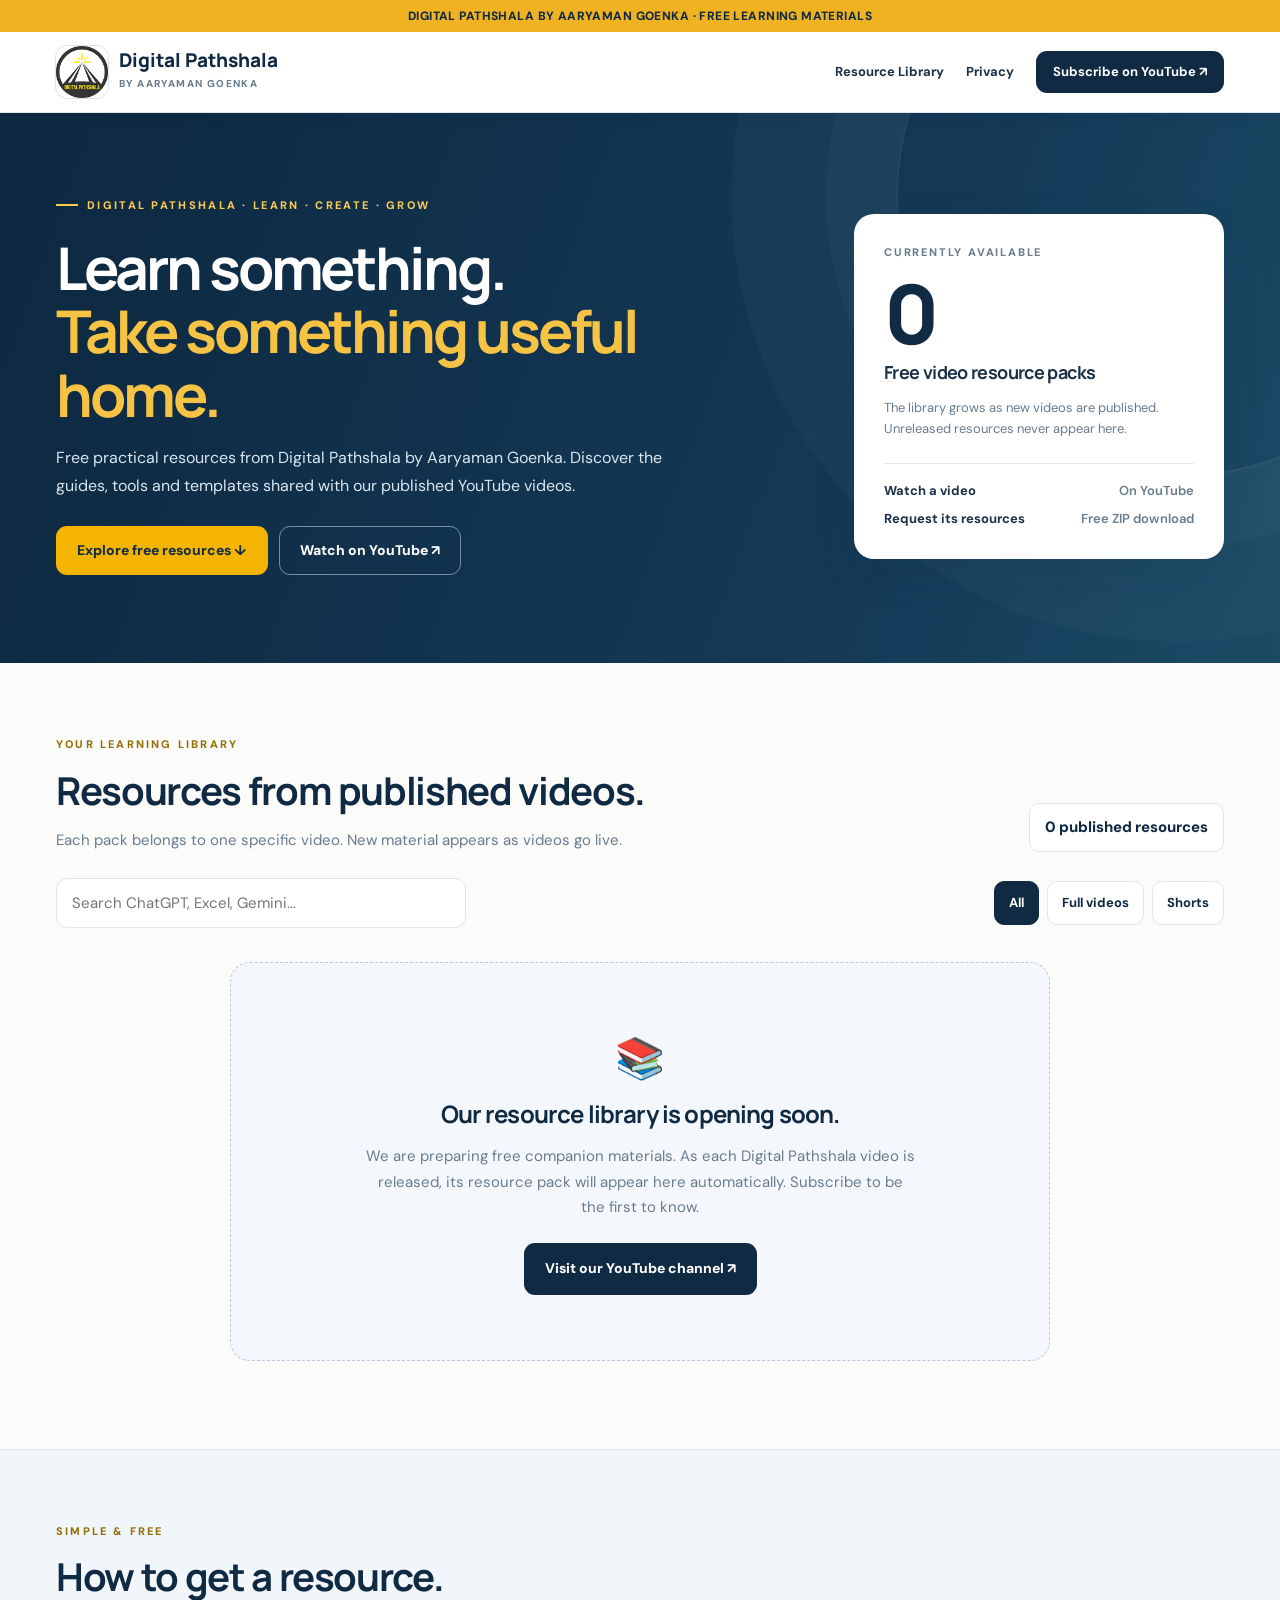
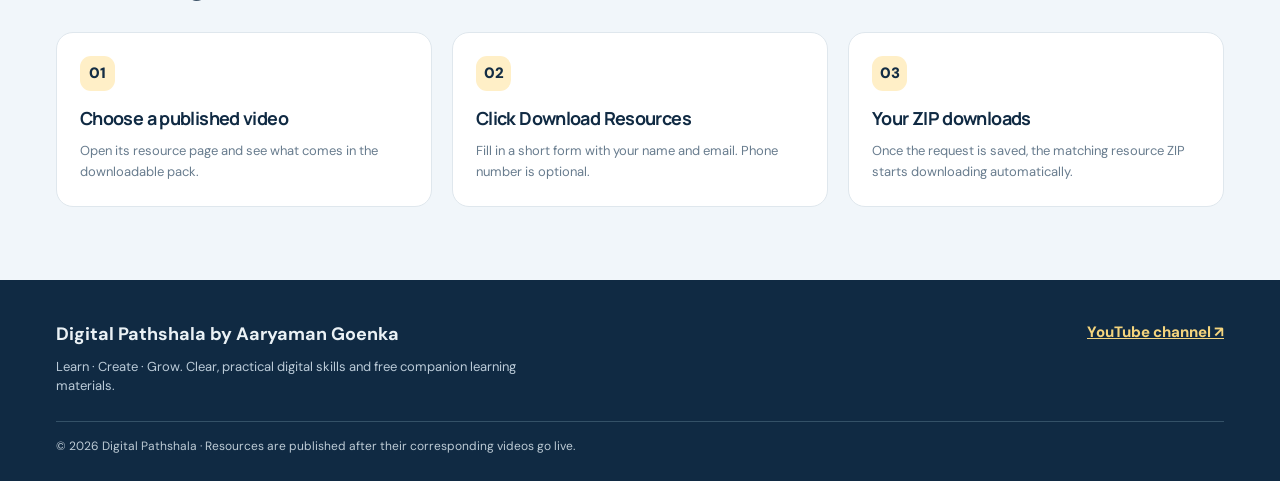
==== site/index.html @ b06f72c3 "feat: add approved Digital Pathshala frontend (no simulator, 0 published)" ====
<!doctype html><html lang="en"><head><meta charset="utf-8"><meta name="viewport" content="width=device-width, initial-scale=1"><meta name="theme-color" content="#102A43"><meta name="description" content="Official free learning resource library for Digital Pathshala by Aaryaman Goenka. Download companion templates, guides and ZIP files for published YouTube videos."><title>Digital Pathshala · Free Learning Resources</title><link rel="stylesheet" href="assets/site.css"></head><body><div class="topstripe">DIGITAL PATHSHALA BY AARYAMAN GOENKA · FREE LEARNING MATERIALS</div><header class="topbar"><div class="container nav"><a href="?" class="brand"><img alt="Digital Pathshala official logo" src="[data-uri]"><span><b>Digital Pathshala</b><small>by Aaryaman Goenka</small></span></a><nav id="navlinks" class="navlinks"><a href="?">Resource Library</a><a href="?privacy=1">Privacy</a><a href="https://www.youtube.com/@DigitalPathshalabyAaryaman" target="_blank" rel="noopener" class="pill-link">Subscribe on YouTube ↗</a></nav><button type="button" id="navToggle" class="nav-toggle" aria-expanded="false" aria-controls="navlinks">☰ Menu</button></div></header><main id="app"><div class="section container">Loading published resources...</div></main><footer class="footer"><div class="container"><div class="footer-grid"><div><strong>Digital Pathshala by Aaryaman Goenka</strong><p>Learn · Create · Grow. Clear, practical digital skills and free companion learning materials.</p></div><div><a href="https://www.youtube.com/@DigitalPathshalabyAaryaman" target="_blank" rel="noopener">YouTube channel ↗</a></div></div><div class="footer-bottom">© <span id="year"></span> Digital Pathshala · Resources are published after their corresponding videos go live.</div></div></footer>
<div class="modal-shell" id="downloadModal" hidden><div class="modal-backdrop" id="modalBackdrop"></div><div class="modal" role="dialog" aria-modal="true" aria-labelledby="downloadTitle"><button type="button" class="close" id="closeDownload" aria-label="Close dialog">×</button><div class="modal-kicker">FREE VIDEO RESOURCE</div><h2 id="downloadTitle">One quick step before your download.</h2><p>Enter your details to get this video's companion ZIP. Name and email are required. Phone is optional.</p><form id="downloadForm"><label for="fullName">Full name *</label><input id="fullName" name="full_name" autocomplete="name" maxlength="100" required placeholder="Your full name"><label for="emailAddress">Email address *</label><input id="emailAddress" name="email" type="email" autocomplete="email" maxlength="150" required placeholder="you@example.com"><label for="phoneNumber">Phone number <span class="optional">(optional)</span></label><input id="phoneNumber" name="phone" type="tel" autocomplete="tel" maxlength="25" placeholder="Your phone number"><label class="privacy-check"><input name="privacy_consent" type="checkbox" required><span>I agree to the <a href="?privacy=1" target="_blank">privacy notice</a> for this resource request. *</span></label><label class="privacy-check"><input name="marketing_opt_in" type="checkbox"><span>Optional: Send me new Digital Pathshala learning updates.</span></label><button class="btn btn-primary" id="submitDownload" type="submit">Submit & Download ZIP ↓</button><div id="modalStatus" class="status-msg" role="status" aria-live="polite"></div><a id="fallbackDownload" class="fallback-dl">Download not starting? Click here</a></form></div></div><script src="assets/site.js" defer></script></body></html>
---- site/assets/site.css ----
@import url('https://fonts.googleapis.com/css2?family=DM+Sans:wght@400;500;600;700;800&family=Manrope:wght@400;500;600;700;800&display=swap');
:root{--navy:#102A43;--navy2:#173953;--ink:#1b3148;--cream:#fff9ee;--yellow:#f4b400;--blue:#2f80ed;--mute:#687c8e;--line:#dfe7ed;--white:#fff;--green:#197958;--sky:#eff6ff;--shadow:0 14px 40px rgba(16,42,67,.08)}
*{box-sizing:border-box}html{scroll-behavior:smooth}body{margin:0;color:var(--ink);background:#fbfbfa;font:15px/1.5 'DM Sans',system-ui,sans-serif}button,input,textarea,select{font:inherit}button{cursor:pointer}a{text-decoration:none;color:inherit}h1,h2,h3,p{margin:0}h1,h2,h3{font-family:Manrope,'DM Sans',sans-serif;letter-spacing:-.035em}img{max-width:100%}button:focus-visible,a:focus-visible,input:focus-visible,textarea:focus-visible,select:focus-visible{outline:3px solid #2f80ed;outline-offset:2px}
.container{max-width:1220px;margin:0 auto;padding:0 26px}.topstripe{background:#f0b220;color:#102a43;text-align:center;font-weight:800;font-size:12px;padding:7px 16px;letter-spacing:.035em}.preview-controls{background:#132a41;color:#fff;padding:11px 0}.preview-row{display:flex;gap:12px;align-items:center;justify-content:space-between;flex-wrap:wrap}.preview-row strong{font-size:13px}.preview-row small{color:#c3d3df}.preview-row select{border:1px solid #556e81;border-radius:9px;background:#fff;color:#102a43;padding:8px 12px;font-weight:750}.topbar{background:#fff;border-bottom:1px solid var(--line);position:sticky;top:0;z-index:30;box-shadow:0 4px 15px rgba(20,44,66,.03)}.nav{min-height:80px;display:flex;align-items:center;justify-content:space-between;gap:16px}.brand{display:flex;align-items:center;gap:11px;min-width:0}.brand img{width:52px;height:52px;object-fit:cover;border-radius:12px;box-shadow:0 0 0 1px #dce4ea}.brand b{font:800 19px/1.13 Manrope,sans-serif;display:block;color:var(--navy)}.brand small{font-size:10px;text-transform:uppercase;letter-spacing:1.4px;font-weight:800;color:var(--mute)}.navlinks{display:flex;align-items:center;gap:22px;font-weight:700;font-size:13px}.navlinks a:hover{color:var(--blue)}.pill-link{background:var(--navy);color:#fff!important;padding:11px 17px;border-radius:11px}.nav-toggle{display:none;background:transparent;border:0;color:var(--navy);font-weight:800}
.hero{overflow:hidden;background:linear-gradient(110deg,#0e2941 5%,#143a58 70%,#1b4a65 100%);color:#fff;position:relative}.hero:after{content:'';position:absolute;width:560px;height:560px;border:2px solid rgba(255,255,255,.08);border-radius:50%;right:-180px;top:-200px;box-shadow:0 0 0 70px rgba(255,255,255,.025),0 0 0 165px rgba(255,255,255,.022);pointer-events:none}.hero-grid{display:grid;grid-template-columns:1.55fr 1fr;align-items:center;gap:70px;padding-top:84px;padding-bottom:88px;position:relative;z-index:1}.eyebrow{text-transform:uppercase;letter-spacing:2.3px;font-size:11px;font-weight:800;color:#facb54;display:flex;align-items:center;gap:9px}.eyebrow:before{content:'';display:block;width:22px;height:2px;background:#facb54}.hero h1{font-size:clamp(37px,4.6vw,64px);line-height:1.08;margin:22px 0 18px;letter-spacing:-.052em}.hero h1 em{font-style:normal;color:#f6c344}.hero p{color:#d9e6ef;font-size:16px;max-width:630px;line-height:1.72}.hero-actions{display:flex;flex-wrap:wrap;gap:11px;margin-top:27px}.btn{display:inline-flex;align-items:center;justify-content:center;gap:9px;padding:13px 20px;border-radius:11px;border:1px solid transparent;font-weight:800;font-size:14px;transition:transform .15s ease,filter .15s ease}.btn:hover:not(:disabled){transform:translateY(-2px);filter:brightness(.98)}.btn-primary{background:var(--yellow);color:#122d45}.btn-outline{background:transparent;border-color:#7290a7;color:#fff}.btn-dark{background:var(--navy);color:#fff}.btn:disabled{opacity:.55;cursor:not-allowed}.hero-side{background:#fff;color:var(--ink);border-radius:20px;padding:30px;box-shadow:var(--shadow);max-width:370px;width:100%;justify-self:end}.hero-side .sup{font-size:11px;text-transform:uppercase;color:var(--mute);letter-spacing:1.8px;font-weight:800}.bigstat{font:800 82px/1.05 Manrope,sans-serif;color:var(--navy);margin:10px 0 3px;letter-spacing:-.06em}.hero-side h3{font-size:18px}.hero-side p{color:var(--mute);font-size:13px;line-height:1.6;margin-top:12px}.stat-break{height:1px;background:var(--line);margin:23px 0 17px}.mini-row{display:flex;justify-content:space-between;gap:14px;font-size:13px;font-weight:700}.mini-row span{color:var(--mute);font-weight:600}.mini-row + .mini-row{margin-top:9px}
.section{padding:73px 0}.section-head{display:flex;justify-content:space-between;gap:20px;align-items:end}.kicker{color:#927005;font-size:11px;font-weight:800;letter-spacing:2.2px;text-transform:uppercase;margin-bottom:9px}.section-head h2{font-size:clamp(27px,3vw,40px);color:var(--navy)}.section-head p{color:var(--mute);margin-top:10px}.live-count{font-weight:800;color:var(--navy);white-space:nowrap;background:#fff;border:1px solid var(--line);padding:12px 15px;border-radius:10px}.toolbar{display:flex;justify-content:space-between;gap:12px;flex-wrap:wrap;margin:26px 0 19px}.search{width:min(100%,410px);padding:13px 15px;border:1px solid var(--line);background:#fff;border-radius:11px;outline:none}.search:focus{border-color:var(--blue)}.filters{display:flex;align-items:center;gap:8px;flex-wrap:wrap}.chip{border:1px solid var(--line);background:#fff;color:var(--navy);font-size:13px;font-weight:700;padding:11px 14px;border-radius:10px}.chip.active{background:var(--navy);color:#fff;border-color:var(--navy)}.grid{display:grid;grid-template-columns:repeat(3,minmax(0,1fr));gap:21px}.video-card{display:flex;flex-direction:column;border:1px solid var(--line);background:#fff;border-radius:17px;overflow:hidden;box-shadow:0 6px 22px rgba(8,36,54,.035);transition:transform .18s,box-shadow .18s}.video-card:hover{transform:translateY(-4px);box-shadow:var(--shadow)}.thumb{min-height:185px;position:relative;display:flex;align-items:center;justify-content:center;text-align:center;overflow:hidden;padding:22px;background:radial-gradient(circle at 8% 20%,#3b81b7 0,#245177 23%,#102a43 80%)}.thumb:before{content:'';position:absolute;width:210px;height:210px;border-radius:50%;border:36px solid #ffffff0a;right:-80px;top:-100px}.thumb .text{position:relative;z-index:1;color:#fff;font:800 27px/1.17 Manrope,sans-serif;letter-spacing:-.06em}.thumb .label{position:absolute;top:15px;left:16px;color:#172b42;background:#f4b400;padding:6px 10px;border-radius:7px;font-size:10px;font-weight:900;letter-spacing:.6px}.thumb .play{position:absolute;bottom:11px;right:14px;color:#fff;background:#ffffff33;border-radius:50%;width:33px;height:33px;display:grid;place-items:center;font-size:15px}.card-body{padding:19px 20px;display:flex;flex-direction:column;gap:8px;flex:1}.card-type{font-size:10px;font-weight:800;text-transform:uppercase;letter-spacing:1.1px;color:#2a77bb}.card-body h3{font-size:18px;line-height:1.4;color:var(--navy)}.card-body p{color:var(--mute);font-size:13px;line-height:1.6;flex:1}.card-bottom{border-top:1px solid var(--line);padding-top:13px;margin-top:10px;display:flex;align-items:center;justify-content:space-between;color:#667b8c;font-size:12px;font-weight:750}.card-bottom span:last-child{color:#1964a1;font-weight:900}.empty{border:1px dashed #b7c9d8;border-radius:20px;background:#f4f8fc;text-align:center;padding:65px 26px;max-width:820px;margin:15px auto}.empty-icon{font-size:40px;margin-bottom:8px}.empty h3{font-size:24px;color:var(--navy)}.empty p{color:var(--mute);font-size:15px;max-width:550px;margin:12px auto 0;line-height:1.7}
.steps{background:#f1f6fa;border-top:1px solid #dce7ec}.steps-grid{display:grid;grid-template-columns:repeat(3,1fr);gap:20px;margin-top:26px}.step{background:#fff;border:1px solid var(--line);border-radius:17px;padding:23px}.step .step-num{display:inline-flex;align-items:center;justify-content:center;width:35px;height:35px;border-radius:11px;color:#142d44;background:#ffefc7;font-weight:900;margin-bottom:14px}.step h3{font-size:18px;margin-bottom:8px;color:var(--navy)}.step p{font-size:13px;color:var(--mute);line-height:1.65}
.detail{padding:40px 0 76px}.back{display:inline-block;font-weight:800;color:#2870a8;font-size:13px;margin-bottom:28px}.detail-grid{display:grid;grid-template-columns:minmax(0,1.55fr) minmax(295px,.85fr);align-items:start;gap:25px}.panel{background:white;border:1px solid var(--line);border-radius:19px;box-shadow:0 6px 22px #102a4309}.detail-main{padding:35px}.detail-tag{display:inline-flex;gap:9px;color:#29699d;font-weight:800;font-size:11px;letter-spacing:1.3px;text-transform:uppercase}.detail-title{font-size:clamp(27px,3.4vw,43px);line-height:1.15;margin:13px 0 14px}.detail-copy{color:var(--mute);line-height:1.73;font-size:15px}.tags{display:flex;gap:8px;flex-wrap:wrap;margin-top:21px}.tag{background:#eff5fa;color:#3d6687;border:1px solid #e0ebf3;border-radius:7px;padding:7px 11px;font-size:12px;font-weight:750}.video-embed{margin:26px 0;border-radius:13px;overflow:hidden;aspect-ratio:16/9;background:linear-gradient(145deg,#193f59,#102A43);color:#fff;display:grid;place-items:center;text-align:center}.video-embed iframe{width:100%;height:100%;border:0}.video-fallback{padding:20px}.video-fallback strong{display:block;font-size:21px;margin-bottom:6px}.video-fallback p{font-size:13px;opacity:.8;margin-bottom:15px}.video-fallback a{display:inline-flex;color:#ffd771;text-decoration:underline;font-weight:750}.separator{border:0;border-top:1px solid var(--line);margin:29px 0}.inside-head{display:flex;justify-content:space-between;align-items:center;gap:15px;margin-bottom:18px}.inside-head h2{font-size:23px}.inside-head span{font-size:11px;color:var(--mute);font-weight:800;white-space:nowrap}.file-row{padding:14px 0;border-bottom:1px solid #edf0f3;display:flex;align-items:center;gap:12px}.file-row:last-child{border-bottom:0}.file-icon{width:45px;height:45px;border-radius:10px;background:#edf4fa;color:#296a9c;display:grid;place-items:center;font-weight:900;font-size:12px;flex-shrink:0}.file-row strong{display:block;color:#1f3448;overflow-wrap:anywhere;font-size:14px}.file-row small{display:block;color:var(--mute);margin-top:2px}.aside{padding:27px;position:sticky;top:104px}.aside .free{font-size:11px;letter-spacing:1.7px;text-transform:uppercase;color:#157852;font-weight:900}.aside h2{font-size:26px;margin:11px 0}.aside p{font-size:14px;color:var(--mute);line-height:1.7}.aside .btn{margin-top:18px;width:100%;font-size:15px}.aside small{display:block;color:var(--mute);text-align:center;margin-top:11px;line-height:1.5}.feedback{margin-top:19px;padding:25px}.feedback h3{font-size:21px;margin-bottom:9px}.feedback p{font-size:13px;color:var(--mute);line-height:1.6}.feedback label,.modal label{display:block;font-weight:700;font-size:13px;color:#28425a;margin:17px 0 6px}.feedback textarea,.feedback input,.feedback select,.modal input{width:100%;padding:12px 13px;border:1px solid #cfdce6;border-radius:10px;background:#fff;color:var(--navy);min-height:43px}.feedback textarea{min-height:110px;resize:vertical}.feedback button{margin-top:18px}.privacy-check{display:flex;align-items:flex-start;gap:10px;margin-top:15px}.privacy-check input{width:16px;height:16px;min-height:0;margin-top:3px;flex-shrink:0;accent-color:#17699d}.privacy-check span{font-size:12px;color:#4c6275;line-height:1.55}.privacy-check a{text-decoration:underline;color:#2469a4}.feedback-note,.form-note{font-size:13px;color:#426784;margin-top:11px;line-height:1.65}.form-error{color:#ad2935!important;background:#fff4f3;padding:10px 12px;border-radius:9px}.form-success{color:#197958!important;background:#e9faf2;padding:10px 12px;border-radius:9px}.privacy-section{background:#f7f9fa;border-top:1px solid var(--line);padding:46px 0}.privacy-section h2{font-size:23px;margin-bottom:12px}.privacy-section p{color:var(--mute);max-width:900px;line-height:1.8}
.footer{background:#102a43;color:#eaf1f5;padding:41px 0 26px}.footer-grid{display:flex;justify-content:space-between;flex-wrap:wrap;gap:30px}.footer strong{font-size:18px}.footer p{color:#bbcbd8;font-size:13px;margin-top:9px;max-width:500px}.footer a{color:#f4d47d;text-decoration:underline;font-weight:800}.footer-bottom{margin-top:25px;border-top:1px solid #345167;padding-top:15px;font-size:12px;color:#bdcbd5}
.modal-shell[hidden]{display:none}.modal-shell{position:fixed;inset:0;z-index:80;display:grid;place-items:center;padding:15px}.modal-backdrop{position:absolute;inset:0;background:rgba(9,27,43,.75)}.modal{position:relative;width:min(100%,500px);max-height:min(94vh,870px);overflow:auto;border-radius:22px;background:#fff;padding:27px 31px 29px;box-shadow:0 25px 70px #071e3680}.modal .close{position:absolute;right:16px;top:14px;border:0;background:#f0f4f6;color:#102a43;width:35px;height:35px;border-radius:50%;font-size:23px;line-height:1}.modal-kicker{text-transform:uppercase;letter-spacing:1.3px;color:#236d9c;font-weight:900;font-size:11px}.modal h2{font-size:26px;line-height:1.2;margin:10px 0 8px;padding-right:25px}.modal p{color:var(--mute);font-size:13px;line-height:1.65}.modal .btn{width:100%;margin-top:20px}.modal .optional{color:var(--mute);font-weight:500}.modal input:focus{outline:2px solid #2f80ed}.status-msg{min-height:22px;margin-top:13px;font-size:13px;line-height:1.55}.fallback-dl{display:none;margin-top:13px;text-align:center;font-size:13px;font-weight:800;color:#206fa2;text-decoration:underline}.fallback-dl.show{display:block}.spinner{display:inline-block;border:2px solid #f0f3f5;border-top-color:#fff;width:14px;height:14px;border-radius:50%;animation:spin .8s linear infinite}@keyframes spin{to{transform:rotate(360deg)}}
@media(max-width:930px){.hero-grid{gap:24px}.hero-side{padding:22px}.grid{grid-template-columns:repeat(2,1fr)}.detail-grid{grid-template-columns:1fr}.aside{position:static}.navlinks{gap:12px}.navlinks a:not(.pill-link){display:none}}
@media(max-width:680px){.container{padding:0 17px}.nav{min-height:72px}.brand img{width:45px;height:45px}.brand b{font-size:16px}.brand small{font-size:9px}.navlinks{display:none;position:absolute;left:0;right:0;top:72px;background:#fff;flex-direction:column;padding:20px;border-bottom:1px solid var(--line)}.navlinks.open{display:flex}.navlinks a:not(.pill-link){display:block}.nav-toggle{display:block}.hero-grid{grid-template-columns:1fr;padding-top:50px;padding-bottom:50px}.hero h1{font-size:39px}.hero p{font-size:14px}.hero-side{justify-self:stretch;max-width:none}.bigstat{font-size:66px}.section{padding:50px 0}.section-head{align-items:start;flex-direction:column}.toolbar{margin-top:22px}.grid,.steps-grid{grid-template-columns:1fr}.thumb{min-height:180px}.detail-main{padding:24px 19px}.detail-title{font-size:30px}.aside,.feedback{padding:24px}.modal{padding:27px 20px 24px}.preview-row{align-items:start;flex-direction:column}.navlinks.open{align-items:stretch}}
@media(prefers-reduced-motion:reduce){*{scroll-behavior:auto!important;animation:none!important;transition:none!important}}
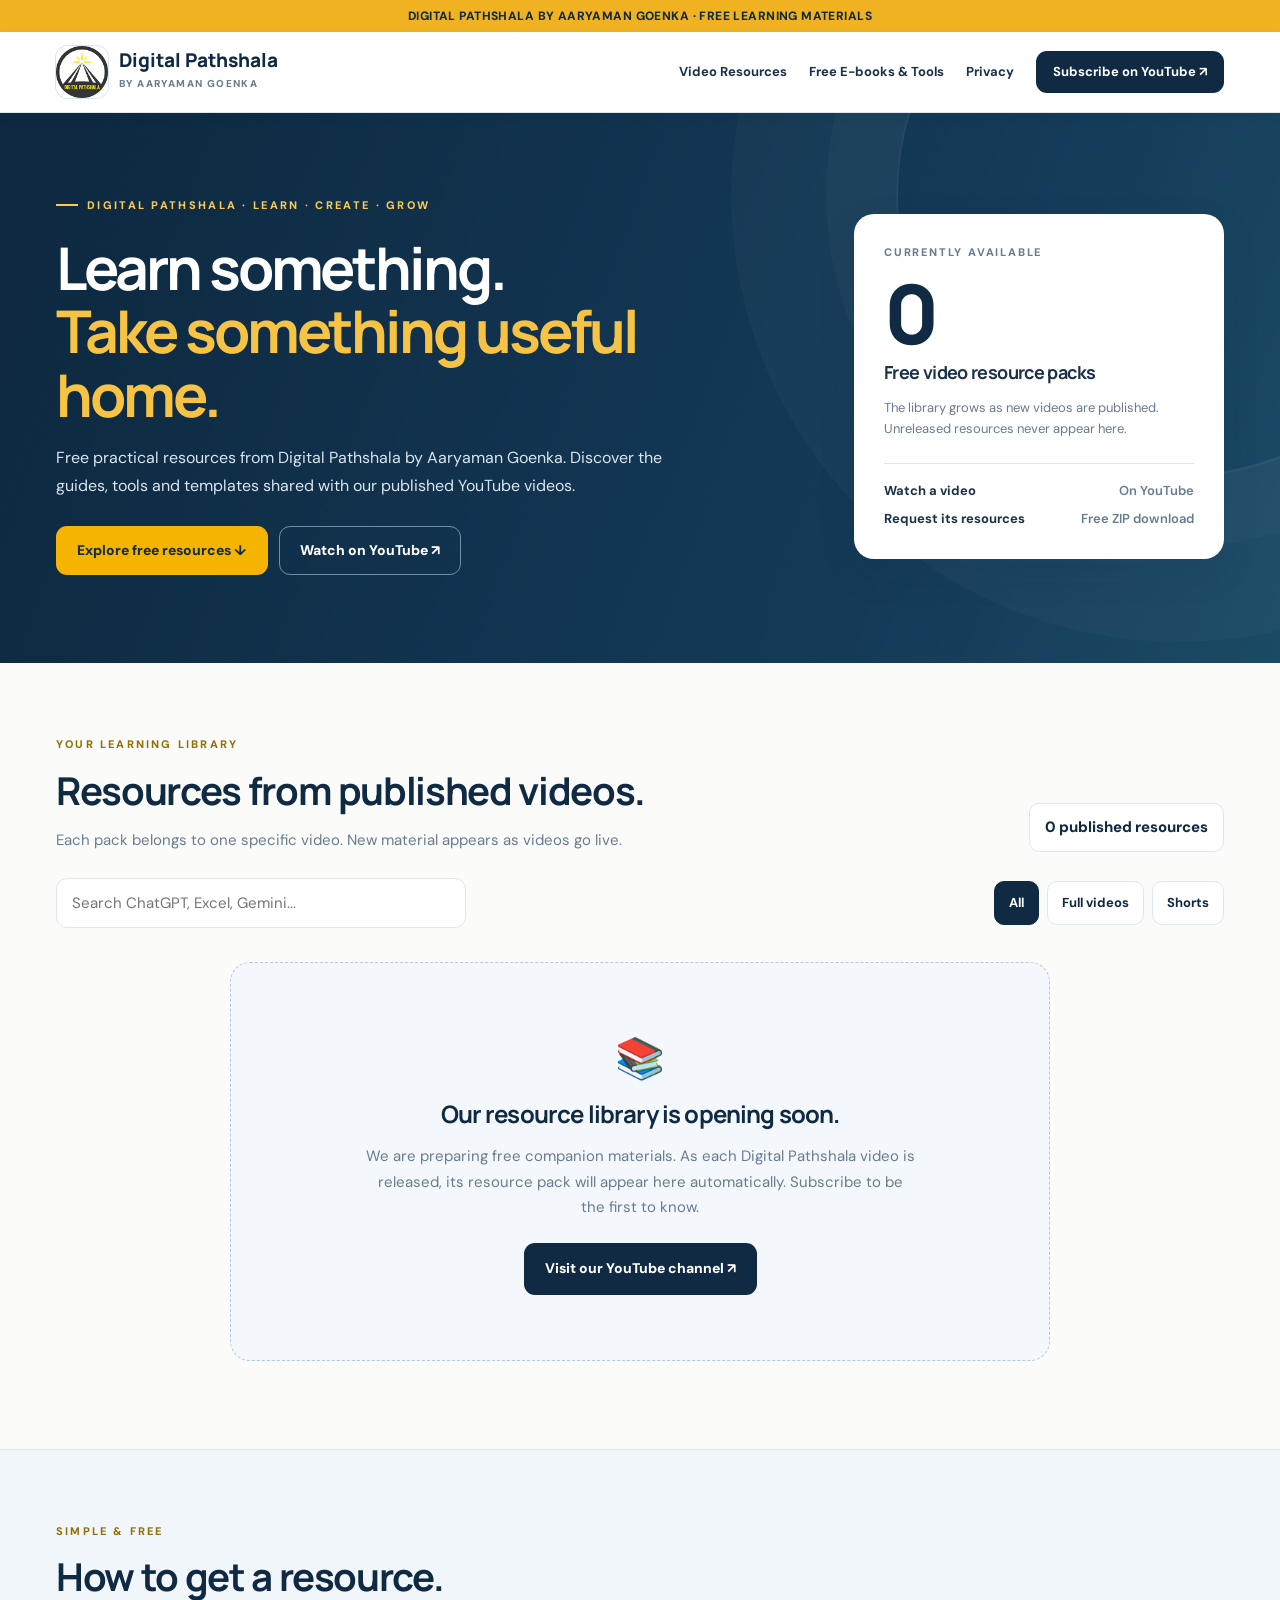
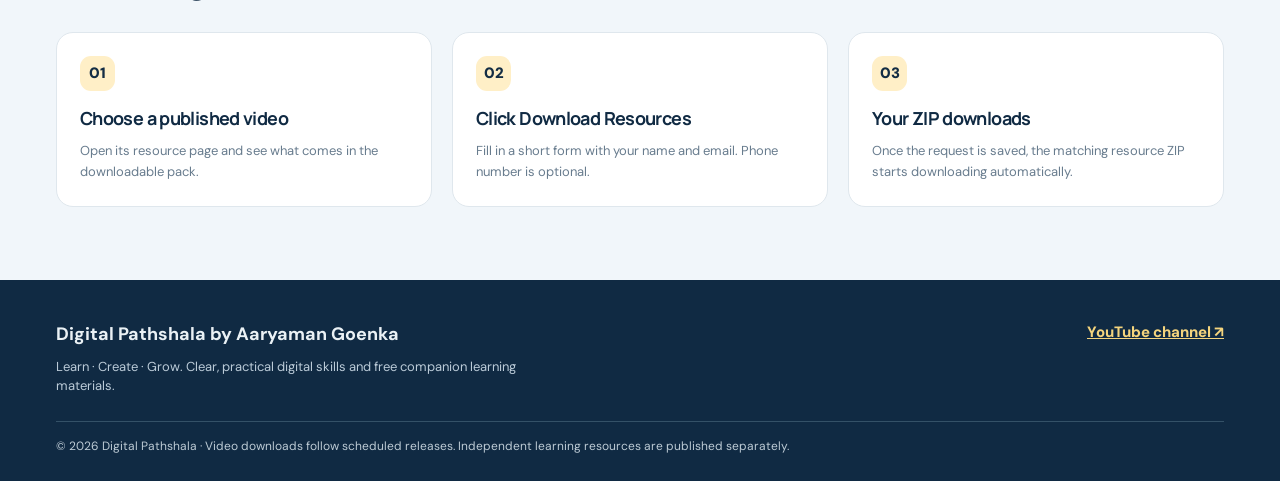
==== commit 2a3511d6: "feat: add independent resource navigation and generic download form labels" ====
--- a/site/index.html
+++ b/site/index.html
@@ -1,2 +1,2 @@
-<!doctype html><html lang="en"><head><meta charset="utf-8"><meta name="viewport" content="width=device-width, initial-scale=1"><meta name="theme-color" content="#102A43"><meta name="description" content="Official free learning resource library for Digital Pathshala by Aaryaman Goenka. Download companion templates, guides and ZIP files for published YouTube videos."><title>Digital Pathshala · Free Learning Resources</title><link rel="stylesheet" href="assets/site.css"></head><body><div class="topstripe">DIGITAL PATHSHALA BY AARYAMAN GOENKA · FREE LEARNING MATERIALS</div><header class="topbar"><div class="container nav"><a href="?" class="brand"><img alt="Digital Pathshala official logo" src="[data-uri]"><span><b>Digital Pathshala</b><small>by Aaryaman Goenka</small></span></a><nav id="navlinks" class="navlinks"><a href="?">Resource Library</a><a href="?privacy=1">Privacy</a><a href="https://www.youtube.com/@DigitalPathshalabyAaryaman" target="_blank" rel="noopener" class="pill-link">Subscribe on YouTube ↗</a></nav><button type="button" id="navToggle" class="nav-toggle" aria-expanded="false" aria-controls="navlinks">☰ Menu</button></div></header><main id="app"><div class="section container">Loading published resources...</div></main><footer class="footer"><div class="container"><div class="footer-grid"><div><strong>Digital Pathshala by Aaryaman Goenka</strong><p>Learn · Create · Grow. Clear, practical digital skills and free companion learning materials.</p></div><div><a href="https://www.youtube.com/@DigitalPathshalabyAaryaman" target="_blank" rel="noopener">YouTube channel ↗</a></div></div><div class="footer-bottom">© <span id="year"></span> Digital Pathshala · Resources are published after their corresponding videos go live.</div></div></footer>
-<div class="modal-shell" id="downloadModal" hidden><div class="modal-backdrop" id="modalBackdrop"></div><div class="modal" role="dialog" aria-modal="true" aria-labelledby="downloadTitle"><button type="button" class="close" id="closeDownload" aria-label="Close dialog">×</button><div class="modal-kicker">FREE VIDEO RESOURCE</div><h2 id="downloadTitle">One quick step before your download.</h2><p>Enter your details to get this video's companion ZIP. Name and email are required. Phone is optional.</p><form id="downloadForm"><label for="fullName">Full name *</label><input id="fullName" name="full_name" autocomplete="name" maxlength="100" required placeholder="Your full name"><label for="emailAddress">Email address *</label><input id="emailAddress" name="email" type="email" autocomplete="email" maxlength="150" required placeholder="you@example.com"><label for="phoneNumber">Phone number <span class="optional">(optional)</span></label><input id="phoneNumber" name="phone" type="tel" autocomplete="tel" maxlength="25" placeholder="Your phone number"><label class="privacy-check"><input name="privacy_consent" type="checkbox" required><span>I agree to the <a href="?privacy=1" target="_blank">privacy notice</a> for this resource request. *</span></label><label class="privacy-check"><input name="marketing_opt_in" type="checkbox"><span>Optional: Send me new Digital Pathshala learning updates.</span></label><button class="btn btn-primary" id="submitDownload" type="submit">Submit & Download ZIP ↓</button><div id="modalStatus" class="status-msg" role="status" aria-live="polite"></div><a id="fallbackDownload" class="fallback-dl">Download not starting? Click here</a></form></div></div><script src="assets/site.js" defer></script></body></html>+<!doctype html><html lang="en"><head><meta charset="utf-8"><meta name="viewport" content="width=device-width, initial-scale=1"><meta name="theme-color" content="#102A43"><meta name="description" content="Official free learning resource library for Digital Pathshala by Aaryaman Goenka. Download companion templates, guides and ZIP files for published YouTube videos."><title>Digital Pathshala · Free Learning Resources</title><link rel="stylesheet" href="assets/site.css"></head><body><div class="topstripe">DIGITAL PATHSHALA BY AARYAMAN GOENKA · FREE LEARNING MATERIALS</div><header class="topbar"><div class="container nav"><a href="?" class="brand"><img alt="Digital Pathshala official logo" src="[data-uri]"><span><b>Digital Pathshala</b><small>by Aaryaman Goenka</small></span></a><nav id="navlinks" class="navlinks"><a href="?">Video Resources</a><a href="?#independent">Free E-books & Tools</a><a href="?privacy=1">Privacy</a><a href="https://www.youtube.com/@DigitalPathshalabyAaryaman" target="_blank" rel="noopener" class="pill-link">Subscribe on YouTube ↗</a></nav><button type="button" id="navToggle" class="nav-toggle" aria-expanded="false" aria-controls="navlinks">☰ Menu</button></div></header><main id="app"><div class="section container">Loading published resources...</div></main><footer class="footer"><div class="container"><div class="footer-grid"><div><strong>Digital Pathshala by Aaryaman Goenka</strong><p>Learn · Create · Grow. Clear, practical digital skills and free companion learning materials.</p></div><div><a href="https://www.youtube.com/@DigitalPathshalabyAaryaman" target="_blank" rel="noopener">YouTube channel ↗</a></div></div><div class="footer-bottom">© <span id="year"></span> Digital Pathshala · Video downloads follow scheduled releases. Independent learning resources are published separately.</div></div></footer>
+<div class="modal-shell" id="downloadModal" hidden><div class="modal-backdrop" id="modalBackdrop"></div><div class="modal" role="dialog" aria-modal="true" aria-labelledby="downloadTitle"><button type="button" class="close" id="closeDownload" aria-label="Close dialog">×</button><div class="modal-kicker">FREE DIGITAL PATHSHALA RESOURCE</div><h2 id="downloadTitle">One quick step before your download.</h2><p>Enter your details to get this video's companion ZIP. Name and email are required. Phone is optional.</p><form id="downloadForm"><label for="fullName">Full name *</label><input id="fullName" name="full_name" autocomplete="name" maxlength="100" required placeholder="Your full name"><label for="emailAddress">Email address *</label><input id="emailAddress" name="email" type="email" autocomplete="email" maxlength="150" required placeholder="you@example.com"><label for="phoneNumber">Phone number <span class="optional">(optional)</span></label><input id="phoneNumber" name="phone" type="tel" autocomplete="tel" maxlength="25" placeholder="Your phone number"><label class="privacy-check"><input name="privacy_consent" type="checkbox" required><span>I agree to the <a href="?privacy=1" target="_blank">privacy notice</a> for this resource request. *</span></label><label class="privacy-check"><input name="marketing_opt_in" type="checkbox"><span>Optional: Send me new Digital Pathshala learning updates.</span></label><button class="btn btn-primary" id="submitDownload" type="submit">Submit & Download ↓</button><div id="modalStatus" class="status-msg" role="status" aria-live="polite"></div><a id="fallbackDownload" class="fallback-dl">Download not starting? Click here</a></form></div></div><script src="assets/site.js" defer></script></body></html>
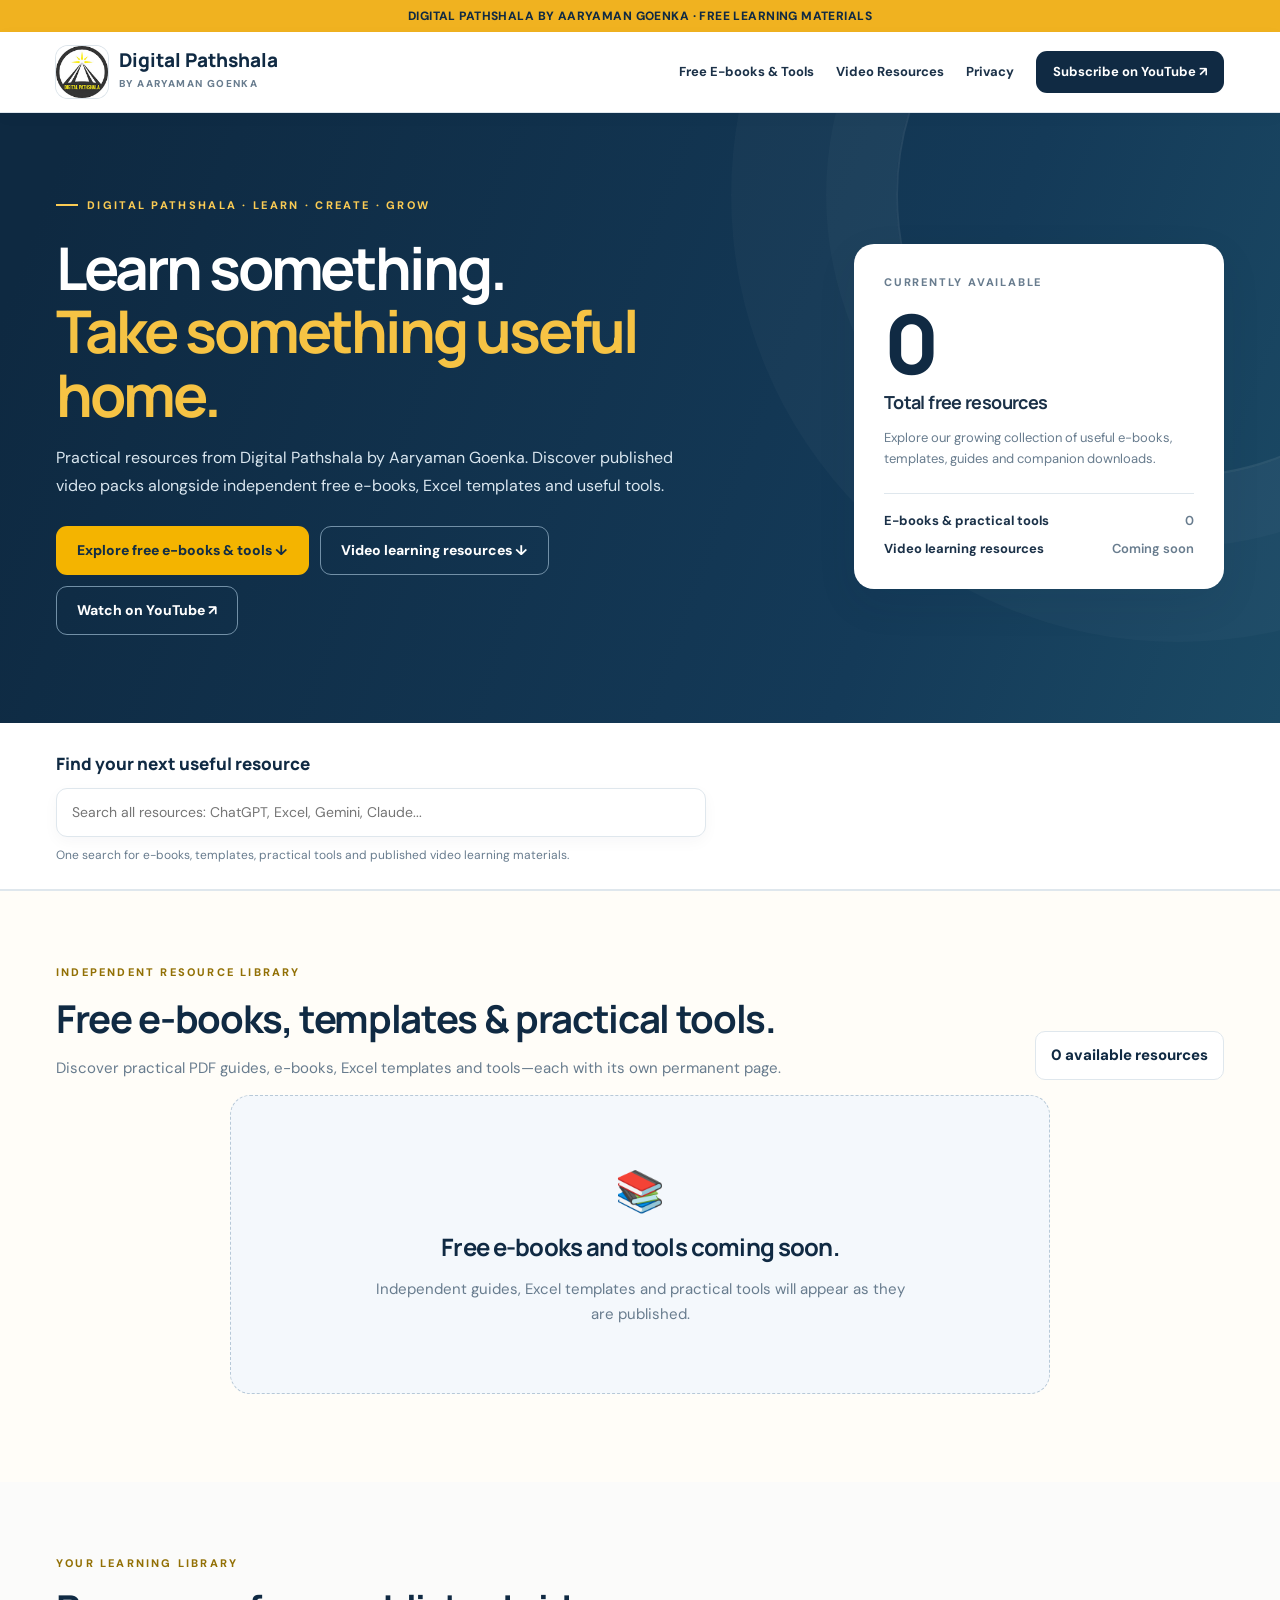
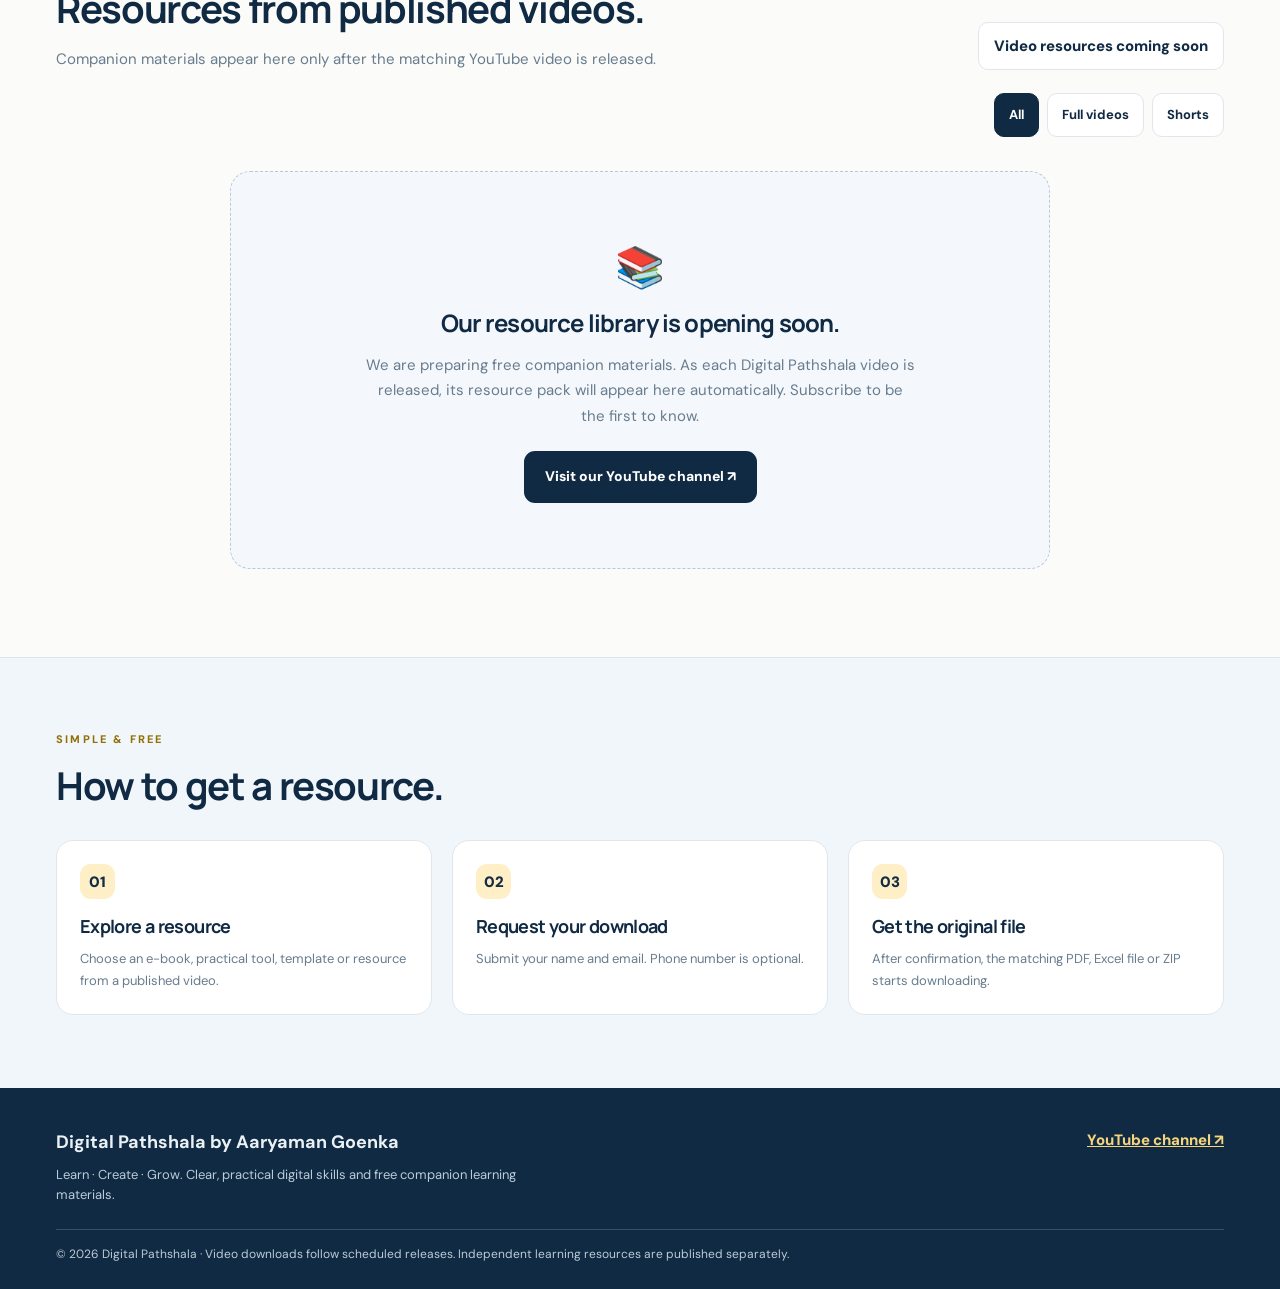
==== commit 9ad8fcf8: "Show all published resource counts and feature ebook library first with shared top search" ====
--- a/site/index.html
+++ b/site/index.html
@@ -1,2 +1,2 @@
-<!doctype html><html lang="en"><head><meta charset="utf-8"><meta name="viewport" content="width=device-width, initial-scale=1"><meta name="theme-color" content="#102A43"><meta name="description" content="Official free learning resource library for Digital Pathshala by Aaryaman Goenka. Download companion templates, guides and ZIP files for published YouTube videos."><title>Digital Pathshala · Free Learning Resources</title><link rel="stylesheet" href="assets/site.css"></head><body><div class="topstripe">DIGITAL PATHSHALA BY AARYAMAN GOENKA · FREE LEARNING MATERIALS</div><header class="topbar"><div class="container nav"><a href="?" class="brand"><img alt="Digital Pathshala official logo" src="[data-uri]"><span><b>Digital Pathshala</b><small>by Aaryaman Goenka</small></span></a><nav id="navlinks" class="navlinks"><a href="?">Video Resources</a><a href="?#independent">Free E-books & Tools</a><a href="?privacy=1">Privacy</a><a href="https://www.youtube.com/@DigitalPathshalabyAaryaman" target="_blank" rel="noopener" class="pill-link">Subscribe on YouTube ↗</a></nav><button type="button" id="navToggle" class="nav-toggle" aria-expanded="false" aria-controls="navlinks">☰ Menu</button></div></header><main id="app"><div class="section container">Loading published resources...</div></main><footer class="footer"><div class="container"><div class="footer-grid"><div><strong>Digital Pathshala by Aaryaman Goenka</strong><p>Learn · Create · Grow. Clear, practical digital skills and free companion learning materials.</p></div><div><a href="https://www.youtube.com/@DigitalPathshalabyAaryaman" target="_blank" rel="noopener">YouTube channel ↗</a></div></div><div class="footer-bottom">© <span id="year"></span> Digital Pathshala · Video downloads follow scheduled releases. Independent learning resources are published separately.</div></div></footer>
-<div class="modal-shell" id="downloadModal" hidden><div class="modal-backdrop" id="modalBackdrop"></div><div class="modal" role="dialog" aria-modal="true" aria-labelledby="downloadTitle"><button type="button" class="close" id="closeDownload" aria-label="Close dialog">×</button><div class="modal-kicker">FREE DIGITAL PATHSHALA RESOURCE</div><h2 id="downloadTitle">One quick step before your download.</h2><p>Enter your details to get this video's companion ZIP. Name and email are required. Phone is optional.</p><form id="downloadForm"><label for="fullName">Full name *</label><input id="fullName" name="full_name" autocomplete="name" maxlength="100" required placeholder="Your full name"><label for="emailAddress">Email address *</label><input id="emailAddress" name="email" type="email" autocomplete="email" maxlength="150" required placeholder="you@example.com"><label for="phoneNumber">Phone number <span class="optional">(optional)</span></label><input id="phoneNumber" name="phone" type="tel" autocomplete="tel" maxlength="25" placeholder="Your phone number"><label class="privacy-check"><input name="privacy_consent" type="checkbox" required><span>I agree to the <a href="?privacy=1" target="_blank">privacy notice</a> for this resource request. *</span></label><label class="privacy-check"><input name="marketing_opt_in" type="checkbox"><span>Optional: Send me new Digital Pathshala learning updates.</span></label><button class="btn btn-primary" id="submitDownload" type="submit">Submit & Download ↓</button><div id="modalStatus" class="status-msg" role="status" aria-live="polite"></div><a id="fallbackDownload" class="fallback-dl">Download not starting? Click here</a></form></div></div><script src="assets/site.js" defer></script></body></html>+<!doctype html><html lang="en"><head><meta charset="utf-8"><meta name="viewport" content="width=device-width, initial-scale=1"><meta name="theme-color" content="#102A43"><meta name="description" content="Official free learning resource library for Digital Pathshala by Aaryaman Goenka. Download companion templates, guides and ZIP files for published YouTube videos."><title>Digital Pathshala · Free Learning Resources</title><link rel="stylesheet" href="assets/site.css"></head><body><div class="topstripe">DIGITAL PATHSHALA BY AARYAMAN GOENKA · FREE LEARNING MATERIALS</div><header class="topbar"><div class="container nav"><a href="?" class="brand"><img alt="Digital Pathshala official logo" src="[data-uri]"><span><b>Digital Pathshala</b><small>by Aaryaman Goenka</small></span></a><nav id="navlinks" class="navlinks"><a href="?#independent">Free E-books & Tools</a><a href="?#resources">Video Resources</a><a href="?privacy=1">Privacy</a><a href="https://www.youtube.com/@DigitalPathshalabyAaryaman" target="_blank" rel="noopener" class="pill-link">Subscribe on YouTube ↗</a></nav><button type="button" id="navToggle" class="nav-toggle" aria-expanded="false" aria-controls="navlinks">☰ Menu</button></div></header><main id="app"><div class="section container">Loading published resources...</div></main><footer class="footer"><div class="container"><div class="footer-grid"><div><strong>Digital Pathshala by Aaryaman Goenka</strong><p>Learn · Create · Grow. Clear, practical digital skills and free companion learning materials.</p></div><div><a href="https://www.youtube.com/@DigitalPathshalabyAaryaman" target="_blank" rel="noopener">YouTube channel ↗</a></div></div><div class="footer-bottom">© <span id="year"></span> Digital Pathshala · Video downloads follow scheduled releases. Independent learning resources are published separately.</div></div></footer>
+<div class="modal-shell" id="downloadModal" hidden><div class="modal-backdrop" id="modalBackdrop"></div><div class="modal" role="dialog" aria-modal="true" aria-labelledby="downloadTitle"><button type="button" class="close" id="closeDownload" aria-label="Close dialog">×</button><div class="modal-kicker">FREE DIGITAL PATHSHALA RESOURCE</div><h2 id="downloadTitle">One quick step before your download.</h2><p>Enter your details to get this video's companion ZIP. Name and email are required. Phone is optional.</p><form id="downloadForm"><label for="fullName">Full name *</label><input id="fullName" name="full_name" autocomplete="name" maxlength="100" required placeholder="Your full name"><label for="emailAddress">Email address *</label><input id="emailAddress" name="email" type="email" autocomplete="email" maxlength="150" required placeholder="you@example.com"><label for="phoneNumber">Phone number <span class="optional">(optional)</span></label><input id="phoneNumber" name="phone" type="tel" autocomplete="tel" maxlength="25" placeholder="Your phone number"><label class="privacy-check"><input name="privacy_consent" type="checkbox" required><span>I agree to the <a href="?privacy=1" target="_blank">privacy notice</a> for this resource request. *</span></label><label class="privacy-check"><input name="marketing_opt_in" type="checkbox"><span>Optional: Send me new Digital Pathshala learning updates.</span></label><button class="btn btn-primary" id="submitDownload" type="submit">Submit & Download ↓</button><div id="modalStatus" class="status-msg" role="status" aria-live="polite"></div><a id="fallbackDownload" class="fallback-dl">Download not starting? Click here</a></form></div></div><script src="assets/independent.js" defer></script><script src="assets/site.js" defer></script></body></html>
--- a/site/assets/site.css
+++ b/site/assets/site.css
@@ -11,3 +11,31 @@
 @media(max-width:930px){.hero-grid{gap:24px}.hero-side{padding:22px}.grid{grid-template-columns:repeat(2,1fr)}.detail-grid{grid-template-columns:1fr}.aside{position:static}.navlinks{gap:12px}.navlinks a:not(.pill-link){display:none}}
 @media(max-width:680px){.container{padding:0 17px}.nav{min-height:72px}.brand img{width:45px;height:45px}.brand b{font-size:16px}.brand small{font-size:9px}.navlinks{display:none;position:absolute;left:0;right:0;top:72px;background:#fff;flex-direction:column;padding:20px;border-bottom:1px solid var(--line)}.navlinks.open{display:flex}.navlinks a:not(.pill-link){display:block}.nav-toggle{display:block}.hero-grid{grid-template-columns:1fr;padding-top:50px;padding-bottom:50px}.hero h1{font-size:39px}.hero p{font-size:14px}.hero-side{justify-self:stretch;max-width:none}.bigstat{font-size:66px}.section{padding:50px 0}.section-head{align-items:start;flex-direction:column}.toolbar{margin-top:22px}.grid,.steps-grid{grid-template-columns:1fr}.thumb{min-height:180px}.detail-main{padding:24px 19px}.detail-title{font-size:30px}.aside,.feedback{padding:24px}.modal{padding:27px 20px 24px}.preview-row{align-items:start;flex-direction:column}.navlinks.open{align-items:stretch}}
 @media(prefers-reduced-motion:reduce){*{scroll-behavior:auto!important;animation:none!important;transition:none!important}}
+
+/* Independent resource library — same Digital Pathshala identity */
+.independent-section{border-top:1px solid var(--line);background:#fffdf8}
+.independent-thumb{height:205px;background:linear-gradient(135deg,#fff0c1,#e8f4ff);position:relative;display:flex;justify-content:center;align-items:center;overflow:hidden;padding:16px}
+.independent-card-cover{height:100%;width:100%;object-fit:contain;filter:drop-shadow(0 5px 9px #1c3c5a21)}
+.independent-tag{position:absolute;left:16px;top:14px;font-size:10px;font-weight:900;letter-spacing:1px;background:#102a43;color:#fff;padding:6px 9px;border-radius:7px}
+.independent-card-placeholder{display:flex;flex-direction:column;gap:8px;align-items:center;justify-content:center;color:#102a43;font-weight:900;font-family:Manrope,sans-serif;font-size:20px}
+.independent-card-placeholder span{font-size:55px;color:#c89500}
+.independent-preview{display:grid;grid-template-columns:minmax(150px,220px) minmax(0,1fr);gap:25px;align-items:start;margin-top:27px}
+.independent-detail-cover{width:100%;max-height:330px;object-fit:contain;border:1px solid var(--line);border-radius:14px;background:#faf4e5}
+.independent-detail-cover.no-image{height:250px;display:grid;place-items:center;background:linear-gradient(155deg,#fff1bc,#d6eafd);font-weight:900;color:var(--navy)}
+.independent-preview h2{font-size:22px;margin-bottom:15px}
+.independent-highlights{list-style:disc;margin:0 0 16px 17px;color:var(--mute);font-size:14px;line-height:1.8}
+.file-caption{color:var(--mute);font-size:12px;line-height:1.7}
+@media(max-width:680px){.independent-preview{grid-template-columns:1fr}.independent-detail-cover{max-width:230px}}
+
+.independent-gallery{margin:25px 0}.independent-gallery h2{font-size:21px;margin-bottom:15px}
+.independent-gallery-grid{display:grid;grid-template-columns:repeat(3,minmax(0,1fr));gap:13px}
+.independent-gallery-grid img{display:block;width:100%;max-height:250px;object-fit:contain;background:#fffdf7;border:1px solid var(--line);border-radius:11px}
+@media(max-width:680px){.independent-gallery-grid{grid-template-columns:repeat(2,minmax(0,1fr))}}
+
+/* Homepage discovery: one shared search above e-books and video resources */
+.library-search-wrap{background:#fff;border-bottom:1px solid var(--line);padding:29px 0 24px}
+.library-search-label{font:800 17px/1.4 Manrope,sans-serif;color:var(--navy);display:block;margin-bottom:12px}
+.library-search-input{width:min(100%,650px);display:block;font-size:14px;box-shadow:0 5px 15px #102a4309}
+.library-search-hint{font-size:12px;color:var(--mute);margin-top:9px;line-height:1.6}
+.video-filters-toolbar{justify-content:flex-end;margin-top:23px}
+@media(max-width:680px){.library-search-wrap{padding:23px 0 20px}.video-filters-toolbar{justify-content:flex-start}}
